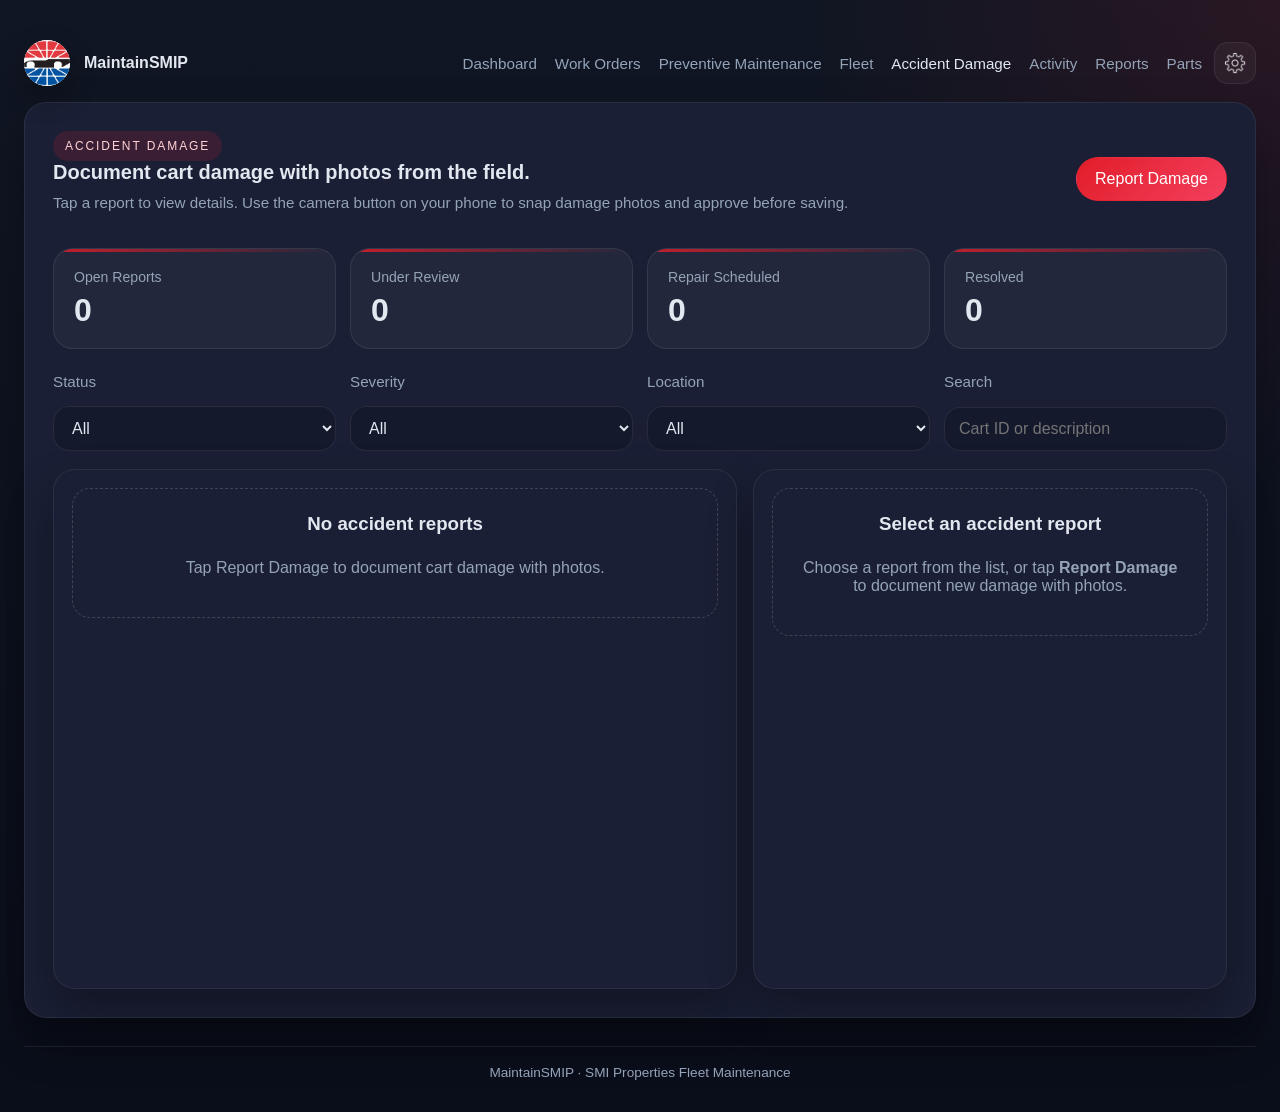
==== accidents.html @ 5861db04 "Add customizable dashboard widgets: stats, weather, NASCAR, custom embeds (v1.6.0)" ====
<!DOCTYPE html>
<html lang="en">
  <head>
    <meta charset="UTF-8" />
    <meta name="viewport" content="width=device-width, initial-scale=1.0" />
    <title>Accident Damage | MaintainSMIP</title>
    <link rel="icon" href="logo1.png" type="image/png" />
    <script src="themes.js?v=1.6.0"></script>
    <link rel="stylesheet" href="shared.css?v=1.6.0" />
    <link rel="stylesheet" href="accidents.css?v=1.6.0" />
    <script src="smi_events.js?v=1.6.0"></script>
    <script src="settings.js?v=1.6.0"></script>
  </head>
  <body>
    <div class="page">
      <nav class="nav">
        <a class="brand" href="index.html">
          <div class="brand-mark">
            <img class="brand-logo" src="logo1.png" alt="MaintainSMIP" />
          </div>
          <span>MaintainSMIP</span>
        </a>
        <div class="nav-links">
          <a href="index.html">Dashboard</a>
          <a href="workorders.html">Work Orders</a>
          <a href="pm.html">Preventive Maintenance</a>
          <a href="index.html#fleet">Fleet</a>
          <a class="active" href="accidents.html">Accident Damage</a>
        </div>
      </nav>

      <section class="card page-section">
        <div class="top-strip">
          <div>
            <span class="eyebrow">Accident Damage</span>
            <h2>Document cart damage with photos from the field.</h2>
            <p class="hero-sub">Tap a report to view details. Use the camera button on your phone to snap damage photos and approve before saving.</p>
          </div>
          <button class="btn primary" id="new-accident-btn" type="button">Report Damage</button>
        </div>

        <div class="dash-strip" id="acc-dashboard-strip">
          <div class="stat-card stat-card-link" role="button" tabindex="0" data-acc-filter='{"open":"1"}' title="Filter open accident reports">
            <span>Open Reports</span>
            <strong id="count-acc-open">0</strong>
          </div>
          <div class="stat-card stat-card-link" role="button" tabindex="0" data-acc-filter='{"status":"under_review"}' title="Filter under review">
            <span>Under Review</span>
            <strong id="count-acc-review">0</strong>
          </div>
          <div class="stat-card stat-card-link" role="button" tabindex="0" data-acc-filter='{"status":"repair_scheduled"}' title="Filter repair scheduled">
            <span>Repair Scheduled</span>
            <strong id="count-acc-repair">0</strong>
          </div>
          <div class="stat-card stat-card-link" role="button" tabindex="0" data-acc-filter='{"status":"resolved"}' title="Filter resolved reports">
            <span>Resolved</span>
            <strong id="count-acc-resolved">0</strong>
          </div>
        </div>

        <div class="filter-bar">
          <div class="filter-group">
            <label for="acc-filter-status">Status</label>
            <select id="acc-filter-status">
              <option value="all">All</option>
              <option value="reported">Reported</option>
              <option value="under_review">Under Review</option>
              <option value="repair_scheduled">Repair Scheduled</option>
              <option value="resolved">Resolved</option>
            </select>
          </div>
          <div class="filter-group">
            <label for="acc-filter-severity">Severity</label>
            <select id="acc-filter-severity">
              <option value="all">All</option>
              <option value="minor">Minor</option>
              <option value="moderate">Moderate</option>
              <option value="major">Major</option>
              <option value="total_loss">Total Loss</option>
            </select>
          </div>
          <div class="filter-group">
            <label for="acc-filter-location">Location</label>
            <select id="acc-filter-location"><option value="all">All</option></select>
          </div>
          <div class="filter-group">
            <label for="acc-filter-search">Search</label>
            <input id="acc-filter-search" type="search" placeholder="Cart ID or description" />
          </div>
        </div>

        <div class="grid accident-grid">
          <div class="accident-list card" id="accident-list"></div>
          <div class="accident-detail card" id="accident-detail-panel"></div>
        </div>
      </section>

      <footer class="page-footer" data-settings-footer>MaintainSMIP · SMI Properties Fleet Maintenance</footer>
    </div>

    <div class="modal hidden" id="accident-modal">
      <div class="modal-panel card">
        <div class="modal-header">
          <div>
            <span class="eyebrow" id="acc-modal-eyebrow">Accident Report</span>
            <h2 id="acc-modal-heading">Report Damage</h2>
          </div>
          <button class="btn ghost" id="acc-modal-close" type="button">Close</button>
        </div>

        <form id="accident-form">
          <div class="form-grid">
            <div>
              <label for="acc-cart-search">Cart</label>
              <input id="acc-cart-search" type="search" placeholder="Search cart by ID, serial, or location" />
              <div class="cart-picker" id="acc-cart-list"></div>
              <div class="selected-cart-summary" id="acc-selected-cart">Select the damaged cart.</div>
            </div>
            <div>
              <label for="acc-reported-by">Reported By</label>
              <select id="acc-reported-by">
                <option value="">— Select —</option>
                <option>Gavin Weinmeister</option>
                <option>Kevin Stellman</option>
                <option>Cory Yeager</option>
                <option>Mike Casady</option>
                <option>Dusty Hixson</option>
                <option>Brian Lachance</option>
                <option>Chelsie</option>
                <option>Stephen Hering</option>
                <option>Mark Hixson</option>
              </select>
            </div>
            <div>
              <label for="acc-incident-date">Incident Date</label>
              <input id="acc-incident-date" type="date" required />
            </div>
            <div>
              <label for="acc-severity">Severity</label>
              <select id="acc-severity">
                <option value="minor">Minor</option>
                <option value="moderate" selected>Moderate</option>
                <option value="major">Major</option>
                <option value="total_loss">Total Loss</option>
              </select>
            </div>
            <div>
              <label for="acc-status">Status</label>
              <select id="acc-status">
                <option value="reported">Reported</option>
                <option value="under_review">Under Review</option>
                <option value="repair_scheduled">Repair Scheduled</option>
                <option value="resolved">Resolved</option>
              </select>
            </div>
            <div>
              <label for="acc-location">Location</label>
              <input id="acc-location" placeholder="Venue / track" />
            </div>
            <div style="grid-column: 1 / -1;">
              <label for="acc-damage-areas">Damaged Areas (comma-separated)</label>
              <input id="acc-damage-areas" placeholder="e.g. rear bumper, roof, left fender" />
            </div>
            <div style="grid-column: 1 / -1;">
              <label for="acc-description">Damage Description</label>
              <textarea id="acc-description" required placeholder="What happened? Describe visible damage..."></textarea>
            </div>
            <div style="grid-column: 1 / -1;">
              <label for="acc-notes">Notes</label>
              <textarea id="acc-notes" rows="2" placeholder="Optional follow-up notes"></textarea>
            </div>
          </div>

          <div class="detail-card">
            <h3>Damage Photos</h3>
            <p class="hero-sub" style="margin-top: 0;">Take a photo, review it, then approve or retake before it attaches to this report.</p>
            <div class="photo-actions">
              <button class="btn photo-btn camera" type="button" id="btn-take-photo">📷 Take Photo</button>
              <button class="btn secondary photo-btn" type="button" id="btn-choose-photo">🖼 Choose from Gallery</button>
            </div>
            <input type="file" id="photo-camera-input" accept="image/*" capture="environment" hidden />
            <input type="file" id="photo-gallery-input" accept="image/*" hidden />
            <div class="photo-grid" id="pending-photo-grid"></div>
          </div>

          <div class="modal-actions">
            <button class="btn secondary" type="button" id="acc-modal-cancel">Cancel</button>
            <button class="btn primary" type="submit" id="acc-save-btn">Save Report</button>
          </div>
        </form>
      </div>
    </div>

    <div class="photo-review hidden" id="photo-review">
      <div class="photo-review-panel card">
        <h3>Review Photo</h3>
        <p class="hero-sub">Approve to attach this photo, or deny to retake.</p>
        <img id="photo-review-image" alt="Photo preview" />
        <div class="photo-review-actions">
          <button class="btn ghost deny" type="button" id="photo-deny-btn">Deny / Retake</button>
          <button class="btn primary approve" type="button" id="photo-approve-btn">Approve Photo</button>
        </div>
      </div>
    </div>

    <script src="db.js?v=1.6.0"></script>
    <script src="accidents.js?v=1.6.0"></script>
  </body>
</html>
---- shared.css ----
html,
[data-theme='smi-racing'] {
  --bg: #0a0e1a;
  --panel: #1a1f35;
  --panel-strong: #141a2c;
  --text: #e2e8f0;
  --muted: #94a3b8;
  --accent: #e11d29;
  --accent-2: #f43f5e;
  --accent-soft: rgba(225, 29, 41, 0.16);
  --accent-border: rgba(225, 29, 41, 0.18);
  --border: rgba(226, 232, 240, 0.08);
  --shadow: 0 22px 45px rgba(0, 0, 0, 0.32);
  --success: #34d399;
  --warning: #fbbf24;
  --bg-glow: rgba(225, 29, 41, 0.12);
  --bg-top: #101623;
  --input-bg: rgba(20, 26, 44, 0.96);
  --modal-overlay: rgba(10, 14, 26, 0.76);
  --eyebrow-text: #ffd3d6;
  --surface: rgba(255, 255, 255, 0.04);
  --surface-hover: rgba(255, 255, 255, 0.06);
  --surface-border: rgba(255, 255, 255, 0.08);
}

[data-theme='dale-earnhardt'] {
  --bg: #050505;
  --panel: #111111;
  --panel-strong: #0a0a0a;
  --text: #f5f5f5;
  --muted: #9ca3af;
  --accent: #c41e3a;
  --accent-2: #7f1d1d;
  --accent-soft: rgba(196, 30, 58, 0.24);
  --accent-border: rgba(196, 30, 58, 0.34);
  --border: rgba(192, 192, 192, 0.16);
  --shadow: 0 22px 45px rgba(0, 0, 0, 0.62);
  --bg-glow: rgba(196, 30, 58, 0.14);
  --bg-top: #0a0a0a;
  --input-bg: rgba(10, 10, 10, 0.96);
  --modal-overlay: rgba(0, 0, 0, 0.84);
  --eyebrow-text: #fecaca;
  --surface: rgba(255, 255, 255, 0.05);
  --surface-hover: rgba(255, 255, 255, 0.08);
  --surface-border: rgba(192, 192, 192, 0.12);
}

[data-theme='jeff-gordon'] {
  --bg: #05102a;
  --panel: #0f2558;
  --panel-strong: #0a1a42;
  --text: #eff6ff;
  --muted: #93c5fd;
  --accent: #ffd100;
  --accent-2: #e4002b;
  --accent-soft: rgba(255, 209, 0, 0.2);
  --accent-border: rgba(255, 209, 0, 0.32);
  --border: rgba(147, 197, 253, 0.16);
  --shadow: 0 22px 45px rgba(0, 0, 0, 0.45);
  --bg-glow: rgba(228, 0, 43, 0.18);
  --bg-top: #08153a;
  --input-bg: rgba(10, 26, 66, 0.96);
  --modal-overlay: rgba(5, 16, 42, 0.82);
  --eyebrow-text: #fef08a;
  --surface: rgba(255, 255, 255, 0.05);
  --surface-hover: rgba(255, 255, 255, 0.08);
  --surface-border: rgba(147, 197, 253, 0.14);
}

[data-theme='richard-petty'] {
  --bg: #081228;
  --panel: #12306e;
  --panel-strong: #0c2252;
  --text: #f8fafc;
  --muted: #bfdbfe;
  --accent: #dc2626;
  --accent-2: #1e40af;
  --accent-soft: rgba(220, 38, 38, 0.22);
  --accent-border: rgba(220, 38, 38, 0.34);
  --border: rgba(191, 219, 254, 0.14);
  --shadow: 0 22px 45px rgba(0, 0, 0, 0.42);
  --bg-glow: rgba(30, 64, 175, 0.2);
  --bg-top: #0a1838;
  --input-bg: rgba(12, 34, 82, 0.96);
  --modal-overlay: rgba(8, 18, 40, 0.82);
  --eyebrow-text: #fecaca;
  --surface: rgba(255, 255, 255, 0.05);
  --surface-hover: rgba(255, 255, 255, 0.08);
  --surface-border: rgba(191, 219, 254, 0.12);
}

[data-theme='daytona-night'] {
  --bg: #060608;
  --panel: #141414;
  --panel-strong: #0d0d0d;
  --text: #fafafa;
  --muted: #d4d4d8;
  --accent: #f5c518;
  --accent-2: #ca8a04;
  --accent-soft: rgba(245, 197, 24, 0.2);
  --accent-border: rgba(245, 197, 24, 0.32);
  --border: rgba(245, 197, 24, 0.14);
  --shadow: 0 22px 45px rgba(0, 0, 0, 0.55);
  --bg-glow: rgba(245, 197, 24, 0.14);
  --bg-top: #0c0c0c;
  --input-bg: rgba(20, 20, 20, 0.96);
  --modal-overlay: rgba(0, 0, 0, 0.84);
  --eyebrow-text: #fef08a;
  --surface: rgba(255, 255, 255, 0.05);
  --surface-hover: rgba(255, 255, 255, 0.08);
  --surface-border: rgba(245, 197, 24, 0.1);
}

[data-theme='jimmie-johnson'] {
  --bg: #061528;
  --panel: #0c2d5c;
  --panel-strong: #082247;
  --text: #eff6ff;
  --muted: #93c5fd;
  --accent: #ffd100;
  --accent-2: #f59e0b;
  --accent-soft: rgba(255, 209, 0, 0.2);
  --accent-border: rgba(255, 209, 0, 0.34);
  --border: rgba(147, 197, 253, 0.14);
  --shadow: 0 22px 45px rgba(0, 0, 0, 0.48);
  --bg-glow: rgba(255, 209, 0, 0.16);
  --bg-top: #081c3a;
  --input-bg: rgba(8, 34, 71, 0.96);
  --modal-overlay: rgba(6, 21, 40, 0.84);
  --eyebrow-text: #fef08a;
  --surface: rgba(255, 255, 255, 0.05);
  --surface-hover: rgba(255, 255, 255, 0.08);
  --surface-border: rgba(147, 197, 253, 0.12);
}

[data-theme='tony-stewart'] {
  --bg: #0a0806;
  --panel: #1a140f;
  --panel-strong: #120e0a;
  --text: #faf5f0;
  --muted: #d6d3d1;
  --accent: #f97316;
  --accent-2: #ea580c;
  --accent-soft: rgba(249, 115, 22, 0.22);
  --accent-border: rgba(249, 115, 22, 0.34);
  --border: rgba(250, 245, 240, 0.1);
  --shadow: 0 22px 45px rgba(0, 0, 0, 0.58);
  --bg-glow: rgba(249, 115, 22, 0.16);
  --bg-top: #120d09;
  --input-bg: rgba(18, 14, 10, 0.96);
  --modal-overlay: rgba(10, 8, 6, 0.86);
  --eyebrow-text: #fed7aa;
  --surface: rgba(255, 255, 255, 0.05);
  --surface-hover: rgba(255, 255, 255, 0.08);
  --surface-border: rgba(250, 245, 240, 0.1);
}

[data-theme='kyle-busch'] {
  --bg: #1a0508;
  --panel: #3d0f18;
  --panel-strong: #2a0a10;
  --text: #fef2f2;
  --muted: #fecaca;
  --accent: #eab308;
  --accent-2: #dc2626;
  --accent-soft: rgba(234, 179, 8, 0.22);
  --accent-border: rgba(234, 179, 8, 0.34);
  --border: rgba(254, 202, 202, 0.12);
  --shadow: 0 22px 45px rgba(0, 0, 0, 0.5);
  --bg-glow: rgba(220, 38, 38, 0.18);
  --bg-top: #24060c;
  --input-bg: rgba(42, 10, 16, 0.96);
  --modal-overlay: rgba(26, 5, 8, 0.86);
  --eyebrow-text: #fef08a;
  --surface: rgba(255, 255, 255, 0.05);
  --surface-hover: rgba(255, 255, 255, 0.08);
  --surface-border: rgba(254, 202, 202, 0.1);
}

[data-theme='bill-elliott'] {
  --bg: #0a1028;
  --panel: #152a5c;
  --panel-strong: #0f2048;
  --text: #f8fafc;
  --muted: #bfdbfe;
  --accent: #dc2626;
  --accent-2: #2563eb;
  --accent-soft: rgba(220, 38, 38, 0.22);
  --accent-border: rgba(220, 38, 38, 0.34);
  --border: rgba(191, 219, 254, 0.14);
  --shadow: 0 22px 45px rgba(0, 0, 0, 0.46);
  --bg-glow: rgba(37, 99, 235, 0.18);
  --bg-top: #0c1636;
  --input-bg: rgba(15, 32, 72, 0.96);
  --modal-overlay: rgba(10, 16, 40, 0.84);
  --eyebrow-text: #fecaca;
  --surface: rgba(255, 255, 255, 0.05);
  --surface-hover: rgba(255, 255, 255, 0.08);
  --surface-border: rgba(191, 219, 254, 0.12);
}

[data-theme='mark-martin'] {
  --bg: #12100a;
  --panel: #2a2418;
  --panel-strong: #1c1810;
  --text: #fefce8;
  --muted: #fde68a;
  --accent: #ca8a04;
  --accent-2: #b91c1c;
  --accent-soft: rgba(202, 138, 4, 0.22);
  --accent-border: rgba(202, 138, 4, 0.34);
  --border: rgba(253, 230, 138, 0.12);
  --shadow: 0 22px 45px rgba(0, 0, 0, 0.5);
  --bg-glow: rgba(185, 28, 28, 0.16);
  --bg-top: #18140c;
  --input-bg: rgba(28, 24, 16, 0.96);
  --modal-overlay: rgba(18, 16, 10, 0.86);
  --eyebrow-text: #fde68a;
  --surface: rgba(255, 255, 255, 0.05);
  --surface-hover: rgba(255, 255, 255, 0.08);
  --surface-border: rgba(253, 230, 138, 0.1);
}

[data-theme='custom'] {
  --bg: #0a0e1a;
  --panel: #1a1f35;
  --panel-strong: #141a2c;
  --text: #e2e8f0;
  --muted: #94a3b8;
  --accent: #e11d29;
  --accent-2: #f43f5e;
  --accent-soft: rgba(225, 29, 41, 0.16);
  --accent-border: rgba(225, 29, 41, 0.18);
  --border: rgba(226, 232, 240, 0.08);
  --shadow: 0 22px 45px rgba(0, 0, 0, 0.32);
  --success: #34d399;
  --warning: #fbbf24;
  --bg-glow: rgba(225, 29, 41, 0.12);
  --bg-top: #101623;
  --input-bg: rgba(20, 26, 44, 0.96);
  --modal-overlay: rgba(10, 14, 26, 0.76);
  --eyebrow-text: #ffd3d6;
  --surface: rgba(255, 255, 255, 0.04);
  --surface-hover: rgba(255, 255, 255, 0.06);
  --surface-border: rgba(255, 255, 255, 0.08);
}

* {
  box-sizing: border-box;
}

html {
  scroll-behavior: smooth;
}

body {
  margin: 0;
  min-height: 100vh;
  font-family: Inter, "Segoe UI", Roboto, sans-serif;
  background:
    radial-gradient(circle at top right, var(--bg-glow), transparent 28%),
    linear-gradient(180deg, var(--bg-top) 0%, var(--bg) 100%);
  color: var(--text);
  transition: background 220ms ease, color 220ms ease;
}

button,
input,
select,
textarea {
  font: inherit;
}

.password-toggle-wrap {
  position: relative;
  display: block;
  width: 100%;
}

.password-toggle-wrap input {
  width: 100%;
  padding-right: 4.25rem;
}

.password-toggle-btn {
  position: absolute;
  right: 6px;
  top: 50%;
  transform: translateY(-50%);
  border: 0;
  background: transparent;
  color: var(--muted);
  font-size: 0.78rem;
  font-weight: 600;
  letter-spacing: 0.02em;
  padding: 6px 8px;
  border-radius: 8px;
  cursor: pointer;
}

.password-toggle-btn:hover {
  color: var(--text);
  background: var(--surface-hover);
}

img {
  max-width: 100%;
}

a {
  color: inherit;
  text-decoration: none;
}

.page {
  max-width: 1280px;
  margin: 0 auto;
  padding: 24px;
}

.nav {
  display: flex;
  justify-content: space-between;
  align-items: center;
  gap: 18px;
  padding: 16px 0;
  flex-wrap: wrap;
}

.nav-settings-btn {
  display: inline-flex;
  align-items: center;
  justify-content: center;
  width: 42px;
  height: 42px;
  padding: 0;
  border-radius: 14px;
  border: 1px solid var(--border);
  background: var(--surface);
  color: var(--text);
  cursor: pointer;
  transition: background 160ms ease, border-color 160ms ease, transform 160ms ease;
}

.nav-settings-icon {
  width: 22px;
  height: 22px;
  display: block;
  object-fit: contain;
  filter: brightness(0) invert(0.92);
}

.nav-settings-btn:hover {
  background: var(--accent-soft);
  border-color: var(--accent-border);
  transform: rotate(18deg);
}

.nav-settings-btn--floating {
  position: fixed;
  top: 20px;
  right: 20px;
  z-index: 40;
}

.settings-panel {
  width: min(640px, 100%);
  max-height: 90vh;
  overflow: auto;
}

.settings-subblock {
  margin-top: 16px;
}

.settings-subblock h4 {
  margin: 0 0 8px;
  font-size: 0.92rem;
  color: var(--muted);
}

.settings-toggle-group {
  display: grid;
  grid-template-columns: repeat(2, minmax(0, 1fr));
  gap: 10px;
}

.settings-toggle {
  padding: 12px 14px;
  border-radius: 14px;
  border: 1px solid var(--border);
  background: var(--surface);
  color: inherit;
  font: inherit;
  font-size: 0.88rem;
  font-weight: 600;
  cursor: pointer;
  transition: border-color 160ms ease, background 160ms ease;
}

.settings-toggle:hover,
.settings-toggle.active {
  border-color: var(--accent);
  background: var(--accent-soft);
}

.settings-checklist {
  display: grid;
  gap: 10px;
  margin-top: 12px;
}

.settings-check-row {
  display: flex;
  align-items: center;
  gap: 10px;
  padding: 12px 14px;
  border-radius: 14px;
  border: 1px solid var(--border);
  background: var(--surface);
  color: var(--text);
  font-size: 0.92rem;
  cursor: pointer;
}

.settings-check-row input {
  width: auto;
  margin: 0;
}

.settings-about {
  display: grid;
  gap: 8px;
  margin-top: 8px;
}

.settings-about a {
  color: var(--accent);
}

.settings-save-bar {
  margin-top: 20px;
  padding-top: 16px;
  border-top: 1px solid var(--border);
}

.settings-save-status {
  color: var(--muted);
  font-size: 0.85rem;
}

.settings-section + .settings-section {
  margin-top: 24px;
  padding-top: 20px;
  border-top: 1px solid var(--border);
}

.settings-section h3 {
  margin: 0 0 8px;
}

.settings-form {
  display: grid;
  gap: 12px;
  margin-top: 12px;
}

.settings-form label {
  display: grid;
  gap: 6px;
  color: var(--muted);
  font-size: 0.88rem;
}

.settings-form input.readonly-field,
.settings-form input:disabled {
  opacity: 0.72;
  cursor: not-allowed;
}

.theme-grid {
  display: grid;
  grid-template-columns: repeat(auto-fill, minmax(280px, 1fr));
  gap: 10px;
  margin-top: 12px;
}

.custom-theme-form {
  grid-template-columns: repeat(auto-fill, minmax(180px, 1fr));
  margin-top: 12px;
}

.custom-theme-form input[type='color'] {
  width: 100%;
  min-height: 42px;
  padding: 4px;
  border-radius: 12px;
  border: 1px solid var(--border);
  background: var(--input-bg);
  cursor: pointer;
}

.custom-theme-actions {
  display: flex;
  flex-wrap: wrap;
  gap: 10px;
  margin-top: 12px;
}

.theme-option {
  display: flex;
  justify-content: space-between;
  align-items: center;
  gap: 14px;
  width: 100%;
  padding: 14px 16px;
  border-radius: 16px;
  border: 1px solid var(--border);
  background: var(--surface);
  color: inherit;
  text-align: left;
  cursor: pointer;
  transition: border-color 160ms ease, background 160ms ease, transform 160ms ease;
}

.theme-option:hover,
.theme-option.active {
  border-color: var(--accent);
  background: var(--accent-soft);
  box-shadow: inset 0 0 0 1px var(--accent-border);
}

.theme-option-top {
  display: grid;
  gap: 2px;
}

.theme-option-sub {
  color: var(--muted);
  font-size: 0.85rem;
}

.theme-swatches {
  display: inline-flex;
  gap: 6px;
}

.theme-swatches span {
  width: 18px;
  height: 18px;
  border-radius: 999px;
  border: 1px solid rgba(255, 255, 255, 0.2);
}

.brand {
  display: flex;
  align-items: center;
  gap: 14px;
  font-weight: 700;
  transition: opacity 160ms ease;
}

.brand:hover {
  opacity: 0.9;
}

.brand-mark {
  width: 46px;
  height: 46px;
  border-radius: 50%;
  overflow: hidden;
  flex-shrink: 0;
  background: #ffffff;
  box-shadow: 0 12px 28px rgba(0, 0, 0, 0.28);
}

.brand-logo {
  width: 100%;
  height: 100%;
  object-fit: cover;
  display: block;
}

.nav-actions {
  display: flex;
  align-items: center;
  gap: 12px;
  flex-wrap: wrap;
}

.nav-user {
  display: flex;
  align-items: center;
  gap: 10px;
  flex-wrap: wrap;
  padding: 6px 10px;
  border-radius: 999px;
  border: 1px solid var(--border);
  background: var(--surface);
}

.nav-user-name {
  font-size: 0.9rem;
  font-weight: 600;
}

.nav-user-role {
  font-size: 0.78rem;
  color: var(--muted);
  text-transform: capitalize;
}

.nav-logout-btn {
  padding: 6px 10px;
  min-height: 0;
  font-size: 0.82rem;
}

.admin-users-list {
  display: grid;
  gap: 10px;
  margin-bottom: 16px;
}

.admin-user-row {
  display: flex;
  justify-content: space-between;
  gap: 12px;
  padding: 12px 14px;
  border-radius: 14px;
  border: 1px solid var(--border);
  background: var(--surface);
}

.admin-user-row strong {
  display: block;
}

.admin-user-row .hero-sub {
  margin-top: 4px;
}

.admin-user-actions {
  display: flex;
  flex-wrap: wrap;
  gap: 8px;
  align-items: center;
  flex-shrink: 0;
}

.admin-user-actions .btn {
  white-space: nowrap;
}

.admin-user-actions .btn.danger {
  color: var(--danger, #dc2626);
  border-color: color-mix(in srgb, var(--danger, #dc2626) 35%, var(--border));
}

.admin-user-actions .btn.danger:hover {
  background: color-mix(in srgb, var(--danger, #dc2626) 12%, transparent);
}

.audit-list {
  list-style: none;
  margin: 0;
  padding: 0;
  display: grid;
  gap: 12px;
}

.audit-item {
  padding: 12px 14px;
  border-radius: 14px;
  border: 1px solid var(--border);
  background: var(--surface);
}

.audit-item-head {
  display: flex;
  justify-content: space-between;
  gap: 12px;
  align-items: baseline;
  flex-wrap: wrap;
}

.audit-item-time {
  color: var(--muted);
  font-size: 0.82rem;
  white-space: nowrap;
}

.audit-item-summary {
  margin: 6px 0 0;
  color: var(--text);
  font-size: 0.92rem;
}

.nav-links {
  display: flex;
  align-items: center;
  gap: 18px;
  flex-wrap: wrap;
}

.nav-links a {
  color: var(--muted);
  font-size: 0.95rem;
  transition: color 160ms ease;
}

.nav-links a.active,
.nav-links a:hover {
  color: var(--text);
}

.card,
.panel {
  background: var(--panel);
  border: 1px solid var(--border);
  border-radius: 22px;
  box-shadow: var(--shadow);
  transition: background 220ms ease, border-color 220ms ease, box-shadow 220ms ease;
}

.page-section {
  padding: 28px;
}

.hero-strip {
  display: flex;
  justify-content: space-between;
  align-items: flex-start;
  gap: 20px;
  margin-bottom: 24px;
}

.hero-strip h2 {
  margin-top: 10px;
  max-width: 720px;
  line-height: 1.35;
}

.hero-sub {
  margin-top: 10px;
  color: var(--muted);
  font-size: 0.95rem;
}

.quick-actions {
  display: flex;
  gap: 10px;
  flex-wrap: wrap;
  margin-bottom: 24px;
}

.dash-strip {
  display: grid;
  grid-template-columns: repeat(auto-fit, minmax(160px, 1fr));
  gap: 14px;
  margin-bottom: 24px;
}

.stat-card,
a.stat-card {
  background: var(--surface);
  border: 1px solid var(--surface-border);
  border-radius: 20px;
  padding: 20px;
  position: relative;
  overflow: hidden;
  transition: transform 160ms ease, border-color 160ms ease;
  color: inherit;
  text-decoration: none;
}

.stat-card-link,
.stat-card[role='button'] {
  cursor: pointer;
}

.stat-card-link:focus-visible,
.stat-card[role='button']:focus-visible {
  outline: 2px solid var(--accent);
  outline-offset: 2px;
}

.stat-card::before {
  content: "";
  position: absolute;
  top: 0;
  left: 0;
  right: 0;
  height: 3px;
  background: linear-gradient(90deg, var(--accent), transparent);
  opacity: 0.85;
}

.stat-card:hover,
.stat-card-link:hover,
.stat-card[role='button']:hover {
  transform: translateY(-2px);
  border-color: rgba(255, 255, 255, 0.14);
}

.stat-card-link::after,
a.stat-card::after {
  content: '→';
  position: absolute;
  top: 18px;
  right: 18px;
  color: var(--muted);
  font-size: 0.9rem;
  opacity: 0;
  transition: opacity 160ms ease, transform 160ms ease;
}

.stat-card-link:hover::after,
a.stat-card:hover::after {
  opacity: 1;
  transform: translateX(2px);
}

.stat-card span,
.stat-label {
  display: block;
  color: var(--muted);
  font-size: 0.88rem;
  margin-bottom: 8px;
}

.stat-card strong,
.stat-num {
  font-size: 2rem;
  font-weight: 700;
  line-height: 1.1;
  color: var(--text);
}

.stat-card.alert strong,
.stat-card.alert .stat-num {
  color: #fca5a5;
}

.section-title {
  margin: 28px 0 12px;
  font-size: 1.05rem;
  letter-spacing: 0.02em;
}

a.section-title-link {
  color: inherit;
  text-decoration: none;
  display: inline-flex;
  align-items: center;
  gap: 8px;
  transition: color 160ms ease;
}

a.section-title-link:hover {
  color: var(--accent);
}

a.section-title-link::after {
  content: '→';
  font-size: 0.9rem;
  opacity: 0;
  transition: opacity 160ms ease, transform 160ms ease;
}

a.section-title-link:hover::after {
  opacity: 1;
  transform: translateX(2px);
}

.recent-list {
  display: grid;
  gap: 10px;
}

.recent-row {
  display: grid;
  grid-template-columns: auto 1fr auto;
  gap: 8px 16px;
  align-items: center;
  padding: 14px 16px;
  border-radius: 16px;
  background: var(--surface);
  border: 1px solid var(--border);
  color: inherit;
  text-align: left;
  cursor: pointer;
  transition: background 160ms ease, transform 160ms ease;
}

.recent-row:hover {
  background: var(--surface-hover);
  transform: translateX(2px);
}

.recent-id {
  font-weight: 700;
  color: var(--accent);
}

.recent-title {
  font-weight: 500;
}

.recent-meta {
  grid-column: 1 / -1;
  color: var(--muted);
  font-size: 0.85rem;
}

.fleet-grid {
  display: grid;
  grid-template-columns: repeat(auto-fit, minmax(140px, 1fr));
  gap: 12px;
  margin-top: 12px;
}

.fleet-pill,
button.fleet-pill {
  padding: 14px 16px;
  border-radius: 16px;
  background: var(--surface);
  border: 1px solid var(--border);
  color: inherit;
  font: inherit;
  text-align: left;
  width: 100%;
  transition: background 160ms ease, border-color 160ms ease, transform 160ms ease;
}

button.fleet-pill {
  cursor: pointer;
}

button.fleet-pill:hover,
button.fleet-pill.active {
  background: var(--surface-hover);
  border-color: var(--accent-border);
  transform: translateY(-1px);
}

.fleet-table tbody tr[data-cart-id] {
  cursor: pointer;
}

.fleet-table tbody tr[data-cart-id]:hover {
  background: var(--surface-hover);
}

.fleet-pill strong {
  display: block;
  font-size: 1.4rem;
  margin-bottom: 4px;
}

.fleet-pill span {
  color: var(--muted);
  font-size: 0.85rem;
}

.page-footer {
  margin-top: 28px;
  padding: 18px 4px 8px;
  color: var(--muted);
  font-size: 0.85rem;
  text-align: center;
  border-top: 1px solid var(--border);
}

.empty-state {
  display: grid;
  place-items: center;
  min-height: 120px;
  padding: 24px;
  border-radius: 18px;
  border: 1px dashed rgba(255, 255, 255, 0.16);
  color: var(--muted);
  text-align: center;
}

.empty-state h3 {
  margin-bottom: 8px;
  color: var(--text);
}

.loading-pulse {
  animation: pulse 1.2s ease-in-out infinite;
}

@keyframes pulse {
  0%, 100% { opacity: 0.45; }
  50% { opacity: 1; }
}

.btn {
  display: inline-flex;
  align-items: center;
  justify-content: center;
  gap: 8px;
  padding: 12px 18px;
  border-radius: 999px;
  border: 1px solid transparent;
  cursor: pointer;
  transition: transform 160ms ease, box-shadow 160ms ease, background 160ms ease;
}

.btn:hover {
  transform: translateY(-1px);
}

.btn.primary {
  background: linear-gradient(135deg, var(--accent), var(--accent-2));
  color: white;
  border-color: transparent;
}

.btn.secondary {
  background: var(--surface-hover);
  color: var(--text);
  border-color: var(--surface-border);
}

.btn.ghost {
  background: transparent;
  color: var(--text);
  border-color: rgba(255, 255, 255, 0.12);
}

input,
select,
textarea {
  width: 100%;
  padding: 12px 14px;
  border-radius: 16px;
  border: 1px solid var(--surface-border);
  background: var(--input-bg);
  color: var(--text);
}

textarea {
  min-height: 110px;
  resize: vertical;
}

label {
  display: block;
  margin-bottom: 8px;
  color: var(--muted);
  font-size: 0.95rem;
}

h1,
h2,
h3,
h4,
h5 {
  margin: 0;
}

h1 {
  font-size: clamp(2rem, 3.5vw, 3.4rem);
  line-height: 1.05;
}

h2 {
  font-size: 1.25rem;
}

.eyebrow {
  display: inline-flex;
  padding: 8px 12px;
  border-radius: 999px;
  font-size: 0.75rem;
  letter-spacing: 0.16em;
  text-transform: uppercase;
  background: var(--accent-soft);
  color: var(--eyebrow-text);
}

.badge,
.pill {
  display: inline-flex;
  align-items: center;
  gap: 6px;
  padding: 6px 12px;
  border-radius: 999px;
  font-size: 0.82rem;
  font-weight: 600;
}

.badge {
  background: var(--surface-hover);
  color: var(--text);
}

.priority-low {
  background: rgba(16, 185, 129, 0.14);
  color: #a7f3d0;
}

.priority-medium {
  background: rgba(249, 115, 22, 0.16);
  color: #fed7aa;
}

.priority-high {
  background: rgba(234, 88, 12, 0.16);
  color: #ffb347;
}

.priority-critical {
  background: rgba(225, 29, 41, 0.18);
  color: #ffccd5;
}

.status-open {
  background: rgba(59, 130, 246, 0.14);
  color: #93c5fd;
}

.status-in_progress {
  background: rgba(251, 191, 36, 0.16);
  color: #fde68a;
}

.status-on_hold {
  background: rgba(249, 115, 22, 0.16);
  color: #fdba74;
}

.status-completed {
  background: rgba(16, 185, 129, 0.16);
  color: #86efac;
}

.status-closed {
  background: rgba(148, 163, 184, 0.16);
  color: #cbd5e1;
}

.status-scheduled {
  background: rgba(59, 130, 246, 0.14);
  color: #93c5fd;
}

.pill {
  background: var(--surface-hover);
  color: var(--text);
}

.hidden {
  display: none !important;
}

.modal {
  position: fixed;
  inset: 0;
  display: grid;
  place-items: center;
  background: var(--modal-overlay);
  padding: 20px;
  z-index: 50;
}

.modal-panel {
  width: min(760px, 100%);
  max-height: min(90vh, 850px);
  overflow-y: auto;
  padding: 24px;
  position: relative;
}

.modal-header {
  display: flex;
  justify-content: space-between;
  align-items: center;
  gap: 16px;
  margin-bottom: 22px;
}

.settings-modal--forced .modal-panel {
  width: min(520px, 100%);
}

.settings-modal--forced #account-settings-section {
  margin-bottom: 0;
}

.snake-panel {
  width: min(360px, 100%);
  text-align: center;
}

.snake-tagline {
  margin: 0 0 12px;
}

.snake-hud {
  display: flex;
  justify-content: space-between;
  align-items: center;
  gap: 12px;
  margin-bottom: 12px;
  font-size: 0.95rem;
}

#snake-canvas {
  display: block;
  margin: 0 auto;
  border: 2px solid var(--border);
  border-radius: 8px;
  image-rendering: pixelated;
  background: #0a0a0a;
}

.snake-dpad {
  display: grid;
  grid-template-columns: repeat(3, 44px);
  grid-template-rows: repeat(3, 44px);
  gap: 6px;
  justify-content: center;
  margin: 14px auto 0;
}

.snake-dpad-btn {
  min-width: 44px;
  min-height: 44px;
  padding: 0;
  font-size: 1rem;
}

.snake-dpad-btn[data-dir='up'] {
  grid-column: 2;
  grid-row: 1;
}

.snake-dpad-btn[data-dir='left'] {
  grid-column: 1;
  grid-row: 2;
}

.snake-dpad-btn[data-dir='down'] {
  grid-column: 2;
  grid-row: 3;
}

.snake-dpad-btn[data-dir='right'] {
  grid-column: 3;
  grid-row: 2;
}

.grid {
  display: grid;
  gap: 18px;
}

@media (max-width: 900px) {
  .page {
    padding: 18px;
  }

  .nav {
    flex-direction: column;
    align-items: flex-start;
  }

  .dash-strip {
    grid-template-columns: repeat(2, minmax(0, 1fr));
  }

  .hero-strip {
    flex-direction: column;
  }
}

@media (max-width: 640px) {
  .dash-strip {
    grid-template-columns: 1fr;
  }

  .page-section {
    padding: 20px;
  }
}

html[data-layout='phone'] .page {
  padding: 14px;
}

html[data-layout='phone'] .nav {
  flex-direction: column;
  align-items: flex-start;
}

html[data-layout='phone'] .nav-links {
  gap: 10px;
  font-size: 0.88rem;
}

html[data-layout='phone'] .dash-strip {
  grid-template-columns: repeat(2, minmax(0, 1fr));
}

html[data-layout='phone'] .hero-strip,
html[data-layout='phone'] .top-strip {
  flex-direction: column;
  align-items: flex-start;
}

html[data-layout='phone'] .filter-bar,
html[data-layout='phone'] .fleet-filter-bar {
  grid-template-columns: 1fr;
}

html[data-layout='phone'] .btn,
html[data-layout='phone'] .nav-settings-btn {
  min-height: 44px;
}

html[data-layout='phone'] .page-section {
  padding: 18px;
}

html[data-layout='laptop'] .page {
  max-width: 1280px;
}

html[data-layout='laptop'] .dash-strip {
  grid-template-columns: repeat(auto-fit, minmax(160px, 1fr));
}

/* Mobile-optimized styles */
html[data-layout='phone'] .btn {
  min-height: 48px;
  padding: 14px 20px;
  font-size: 1rem;
}

html[data-layout='phone'] .nav-settings-btn {
  min-width: 48px;
  min-height: 48px;
}

html[data-layout='phone'] .fleet-table th,
html[data-layout='phone'] .fleet-table td {
  padding: 12px 10px;
  font-size: 0.9rem;
}

html[data-layout='phone'] .stat-card,
html[data-layout='phone'] a.stat-card {
  padding: 16px;
}

html[data-layout='phone'] .stat-card strong,
html[data-layout='phone'] .stat-num {
  font-size: 1.8rem;
}

html[data-layout='phone'] .stat-card span,
html[data-layout='phone'] .stat-label {
  font-size: 0.9rem;
}

html[data-layout='phone'] .section-title {
  font-size: 1.15rem;
  margin: 24px 0 10px;
}

html[data-layout='phone'] .hero-sub {
  font-size: 0.95rem;
}

html[data-layout='phone'] .page-section {
  padding: 16px;
}

html[data-layout='phone'] .nav-links a {
  padding: 8px 0;
  font-size: 1rem;
}

html[data-layout='phone'] .filter-bar {
  gap: 12px;
}

html[data-layout='phone'] .filter-group {
  min-width: 100%;
}

html[data-layout='phone'] input,
html[data-layout='phone'] select {
  min-height: 44px;
  font-size: 16px; /* Prevents zoom on iOS */
}

html[data-layout='phone'] textarea {
  min-height: 120px;
  font-size: 16px;
}

/* Visual focus indicators */
*:focus-visible {
  outline: 3px solid var(--accent);
  outline-offset: 2px;
  border-radius: 4px;
}

button:focus-visible,
a:focus-visible,
input:focus-visible,
select:focus-visible,
textarea:focus-visible {
  outline: 3px solid var(--accent);
  outline-offset: 2px;
}

/* Enhanced touch targets for mobile */
@media (max-width: 768px) {
  .btn {
    min-height: 48px;
    padding: 14px 20px;
  }
  
  .nav-settings-btn {
    min-width: 48px;
    min-height: 48px;
  }
  
  input, select, textarea {
    min-height: 44px;
    font-size: 16px;
  }
  
  .fleet-table th,
  .fleet-table td {
    padding: 12px 10px;
  }
  
  .stat-card,
  a.stat-card {
    padding: 16px;
  }
}

/* Work order modal styles */
.wo-modal-panel {
  width: min(600px, 100%);
  max-height: 85vh;
  overflow-y: auto;
  padding: 24px;
}

.wo-modal-header {
  display: flex;
  justify-content: space-between;
  align-items: center;
  gap: 16px;
  margin-bottom: 20px;
}

.wo-modal-content {
  display: grid;
  gap: 16px;
}

.wo-modal-field {
  display: grid;
  gap: 6px;
}

.wo-modal-field label {
  font-size: 0.88rem;
  color: var(--muted);
  font-weight: 500;
}

.wo-modal-field .value {
  font-size: 0.95rem;
  color: var(--text);
  padding: 10px 12px;
  background: var(--surface);
  border-radius: 10px;
  border: 1px solid var(--border);
}

.wo-modal-actions {
  display: flex;
  gap: 10px;
  margin-top: 20px;
  padding-top: 16px;
  border-top: 1px solid var(--border);
}
---- accidents.css ----
.top-strip {
  display: flex;
  justify-content: space-between;
  align-items: center;
  gap: 18px;
  margin-bottom: 22px;
}

.accident-grid {
  display: grid;
  grid-template-columns: 1.3fr 0.9fr;
  gap: 16px;
}

.accident-list,
.accident-detail {
  padding: 18px;
  min-height: 520px;
}

.accident-item {
  background: var(--surface);
  border: 1px solid var(--surface-border);
  border-radius: 20px;
  padding: 18px;
  margin-bottom: 14px;
  cursor: pointer;
  width: 100%;
  text-align: left;
  color: inherit;
  transition: background 160ms ease, transform 160ms ease;
}

.accident-item:hover {
  background: var(--surface-hover);
  transform: translateX(1px);
}

.accident-item-title {
  display: flex;
  justify-content: space-between;
  gap: 12px;
  align-items: flex-start;
}

.accident-item-title h3 {
  font-size: 1rem;
  margin: 0;
}

.accident-item-meta {
  display: flex;
  flex-wrap: wrap;
  gap: 10px;
  margin-top: 10px;
  color: var(--muted);
  font-size: 0.92rem;
}

.severity-minor {
  background: rgba(16, 185, 129, 0.14);
  color: #a7f3d0;
}

.severity-moderate {
  background: rgba(249, 115, 22, 0.16);
  color: #fed7aa;
}

.severity-major {
  background: var(--accent-soft);
  color: #ffccd5;
}

.severity-total_loss {
  background: rgba(127, 29, 29, 0.35);
  color: #fecaca;
}

.status-reported {
  background: rgba(59, 130, 246, 0.14);
  color: #93c5fd;
}

.status-under_review {
  background: rgba(251, 191, 36, 0.16);
  color: #fde68a;
}

.status-repair_scheduled {
  background: rgba(168, 85, 247, 0.16);
  color: #e9d5ff;
}

.status-resolved {
  background: rgba(16, 185, 129, 0.16);
  color: #86efac;
}

.photo-actions {
  display: flex;
  gap: 12px;
  flex-wrap: wrap;
  margin-top: 12px;
}

.photo-btn {
  min-height: 52px;
  min-width: 140px;
  font-size: 1rem;
}

.photo-btn.camera {
  background: linear-gradient(135deg, #2563eb, #1d4ed8);
  color: white;
  border: none;
}

.photo-grid {
  display: grid;
  grid-template-columns: repeat(auto-fill, minmax(110px, 1fr));
  gap: 12px;
  margin-top: 14px;
}

.photo-thumb {
  position: relative;
  border-radius: 16px;
  overflow: hidden;
  border: 1px solid rgba(255, 255, 255, 0.1);
  aspect-ratio: 1;
  background: rgba(0, 0, 0, 0.25);
}

.photo-thumb img {
  width: 100%;
  height: 100%;
  object-fit: cover;
  display: block;
}

.photo-thumb button {
  position: absolute;
  top: 6px;
  right: 6px;
  width: 28px;
  height: 28px;
  border-radius: 999px;
  border: none;
  background: rgba(0, 0, 0, 0.65);
  color: white;
  cursor: pointer;
  font-size: 0.85rem;
}

.photo-pending-label {
  position: absolute;
  left: 6px;
  bottom: 6px;
  padding: 4px 8px;
  border-radius: 999px;
  background: var(--accent);
  color: white;
  font-size: 0.7rem;
  font-weight: 600;
}

.photo-review {
  position: fixed;
  inset: 0;
  z-index: 60;
  background: var(--modal-overlay);
  display: grid;
  place-items: center;
  padding: 16px;
}

.photo-review-panel {
  width: min(520px, 100%);
  padding: 20px;
}

.photo-review img {
  width: 100%;
  max-height: 60vh;
  object-fit: contain;
  border-radius: 18px;
  background: #000;
  margin: 16px 0;
}

.photo-review-actions {
  display: grid;
  grid-template-columns: 1fr 1fr;
  gap: 12px;
}

.photo-review-actions .approve {
  min-height: 54px;
  font-size: 1.05rem;
}

.photo-review-actions .deny {
  min-height: 54px;
  font-size: 1.05rem;
}

.damage-tags {
  display: flex;
  flex-wrap: wrap;
  gap: 8px;
  margin-top: 8px;
}

.damage-tag {
  padding: 6px 12px;
  border-radius: 999px;
  background: var(--surface-hover);
  font-size: 0.85rem;
}

.filter-bar {
  display: grid;
  grid-template-columns: repeat(4, minmax(160px, 1fr));
  gap: 14px;
  margin-bottom: 18px;
}

.filter-group {
  display: grid;
  gap: 8px;
}

.form-grid {
  display: grid;
  grid-template-columns: repeat(2, minmax(0, 1fr));
  gap: 18px;
}

.form-grid > div {
  display: grid;
  gap: 10px;
}

.modal {
  position: fixed;
  inset: 0;
  display: grid;
  place-items: center;
  background: var(--modal-overlay);
  padding: 20px;
  z-index: 50;
}

.modal-panel {
  width: min(820px, 100%);
  max-height: min(92vh, 900px);
  overflow-y: auto;
  padding: 24px;
}

.modal-header {
  display: flex;
  justify-content: space-between;
  align-items: center;
  gap: 16px;
  margin-bottom: 22px;
}

.modal-actions {
  display: flex;
  justify-content: flex-end;
  gap: 12px;
  margin-top: 18px;
}

.cart-picker {
  display: grid;
  gap: 10px;
  margin-top: 10px;
  max-height: 200px;
  overflow: auto;
  padding: 10px;
  border-radius: 18px;
  border: 1px solid var(--surface-border);
  background: var(--input-bg);
}

.cart-card {
  padding: 12px 14px;
  border-radius: 16px;
  background: var(--surface);
  border: 1px solid var(--surface-border);
  cursor: pointer;
  transition: background 140ms ease;
  text-align: left;
  color: inherit;
}

.cart-card:hover,
.cart-card.selected {
  background: var(--accent-soft);
}

.cart-card small {
  color: var(--muted);
}

.selected-cart-summary {
  margin-top: 14px;
  padding: 12px 14px;
  border-radius: 16px;
  background: var(--surface);
  border: 1px solid var(--surface-border);
  color: var(--muted);
  font-size: 0.95rem;
}

.detail-card {
  background: var(--surface);
  border: 1px solid var(--surface-border);
  border-radius: 20px;
  padding: 18px;
  margin-bottom: 18px;
}

@media (max-width: 900px) {
  .accident-grid,
  .filter-bar,
  .form-grid {
    grid-template-columns: 1fr;
  }

  .top-strip {
    flex-direction: column;
    align-items: stretch;
  }

  .photo-review-actions {
    grid-template-columns: 1fr;
  }
}
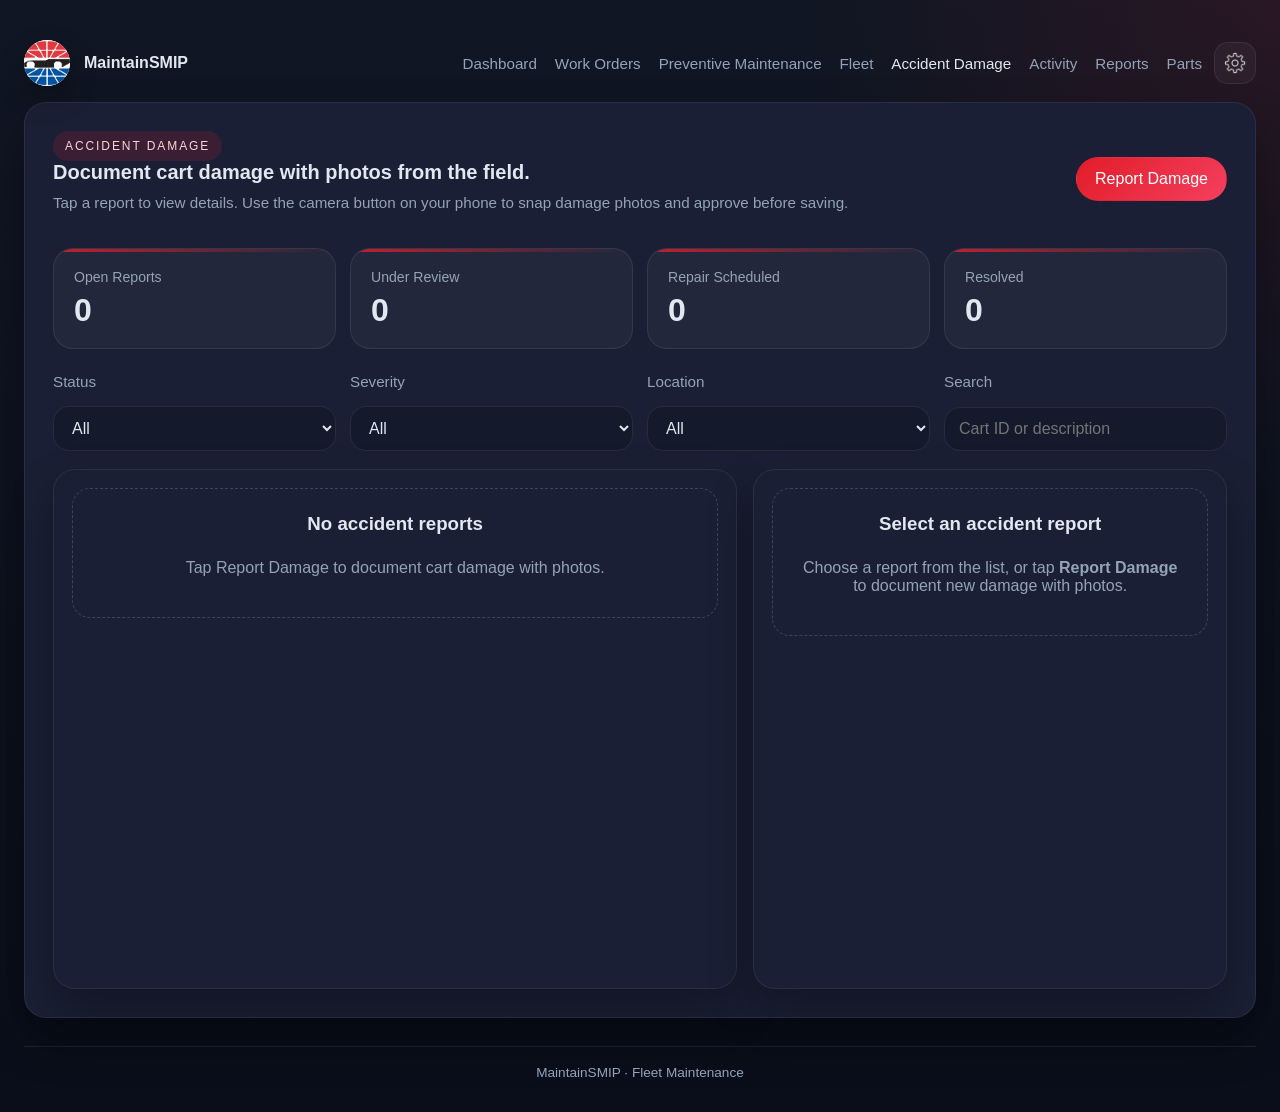
==== commit 7048eda4: "Unbrand MaintainSMIP from SMI Properties and purge customer data. Remove SMI branding from UI defaul" ====
--- a/accidents.html
+++ b/accidents.html
@@ -5,11 +5,11 @@
     <meta name="viewport" content="width=device-width, initial-scale=1.0" />
     <title>Accident Damage | MaintainSMIP</title>
     <link rel="icon" href="logo1.png" type="image/png" />
-    <script src="themes.js?v=1.6.0"></script>
-    <link rel="stylesheet" href="shared.css?v=1.6.0" />
-    <link rel="stylesheet" href="accidents.css?v=1.6.0" />
-    <script src="smi_events.js?v=1.6.0"></script>
-    <script src="settings.js?v=1.6.0"></script>
+    <script src="themes.js?v=1.6.3"></script>
+    <link rel="stylesheet" href="shared.css?v=1.6.3" />
+    <link rel="stylesheet" href="accidents.css?v=1.6.3" />
+    <script src="smi_events.js?v=1.6.3"></script>
+    <script src="settings.js?v=1.6.3"></script>
   </head>
   <body>
     <div class="page">
@@ -95,7 +95,7 @@
         </div>
       </section>
 
-      <footer class="page-footer" data-settings-footer>MaintainSMIP · SMI Properties Fleet Maintenance</footer>
+      <footer class="page-footer" data-settings-footer>MaintainSMIP · Fleet Maintenance</footer>
     </div>
 
     <div class="modal hidden" id="accident-modal">
@@ -203,7 +203,7 @@
       </div>
     </div>
 
-    <script src="db.js?v=1.6.0"></script>
-    <script src="accidents.js?v=1.6.0"></script>
+    <script src="db.js?v=1.6.3"></script>
+    <script src="accidents.js?v=1.6.3"></script>
   </body>
 </html>
--- a/shared.css
+++ b/shared.css
@@ -1298,8 +1298,10 @@
 }
 
 html[data-layout='phone'] .nav-links {
+  display: grid;
+  grid-template-columns: repeat(2, minmax(0, 1fr));
   gap: 10px;
-  font-size: 0.88rem;
+  width: 100%;
 }
 
 html[data-layout='phone'] .dash-strip {
@@ -1381,8 +1383,43 @@
 }
 
 html[data-layout='phone'] .nav-links a {
-  padding: 8px 0;
-  font-size: 1rem;
+  display: flex;
+  align-items: center;
+  justify-content: center;
+  min-height: 52px;
+  padding: 12px 14px;
+  border-radius: 14px;
+  border: 1px solid var(--border);
+  background: var(--panel-strong);
+  color: var(--text);
+  font-size: 0.95rem;
+  font-weight: 600;
+  text-align: center;
+  line-height: 1.2;
+  transition: background 160ms ease, border-color 160ms ease, color 160ms ease;
+}
+
+html[data-layout='phone'] .nav-links a:hover,
+html[data-layout='phone'] .nav-links a.active {
+  background: var(--accent-soft);
+  border-color: var(--accent-border);
+  color: var(--text);
+}
+
+html[data-layout='phone'] .nav-actions {
+  width: 100%;
+  flex-direction: column;
+  align-items: stretch;
+}
+
+html[data-layout='phone'] .nav-actions .nav-links {
+  order: 2;
+}
+
+html[data-layout='phone'] .nav-actions .nav-settings-btn {
+  order: 1;
+  align-self: flex-end;
+  margin-bottom: 4px;
 }
 
 html[data-layout='phone'] .filter-bar {
@@ -1391,6 +1428,19 @@
 
 html[data-layout='phone'] .filter-group {
   min-width: 100%;
+}
+
+html[data-layout='phone'] .admin-user-row {
+  flex-wrap: wrap;
+}
+
+html[data-layout='phone'] .admin-user-actions {
+  width: 100%;
+}
+
+html[data-layout='phone'] .admin-user-actions .btn {
+  flex: 1 1 auto;
+  justify-content: center;
 }
 
 html[data-layout='phone'] input,
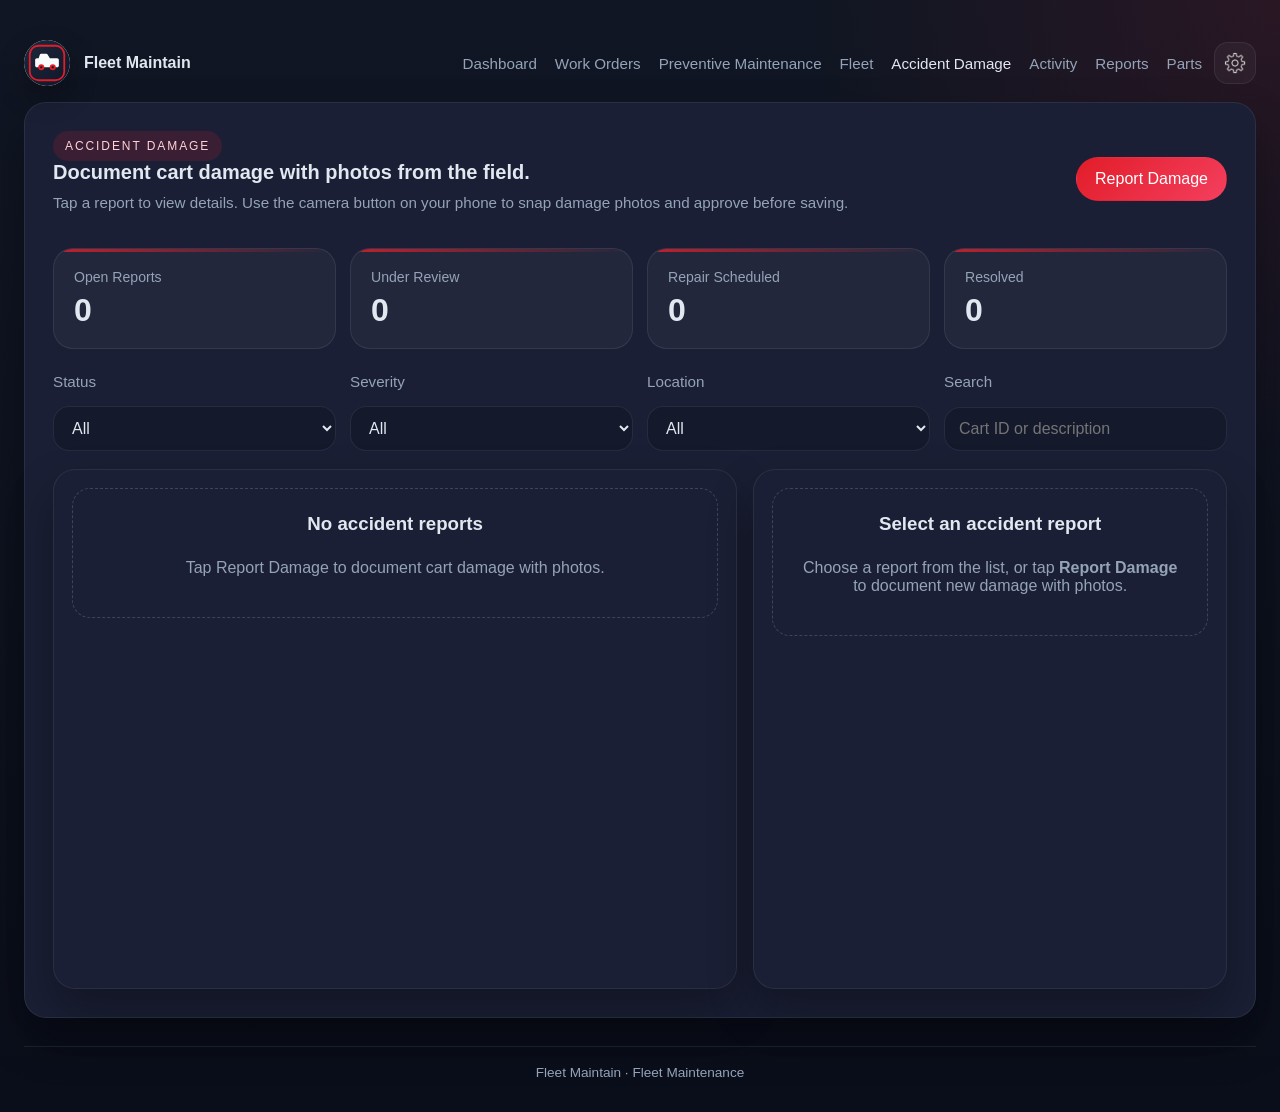
==== commit 077ef384: "Rebrand login as Fleet Maintain; owner login is mike/mike. Replace SMI logo and MaintainSMIP UI name" ====
--- a/accidents.html
+++ b/accidents.html
@@ -3,8 +3,8 @@
   <head>
     <meta charset="UTF-8" />
     <meta name="viewport" content="width=device-width, initial-scale=1.0" />
-    <title>Accident Damage | MaintainSMIP</title>
-    <link rel="icon" href="logo1.png" type="image/png" />
+    <title>Accident Damage | Fleet Maintain</title>
+    <link rel="icon" href="logo.svg" type="image/svg+xml" />
     <script src="themes.js?v=1.6.3"></script>
     <link rel="stylesheet" href="shared.css?v=1.6.3" />
     <link rel="stylesheet" href="accidents.css?v=1.6.3" />
@@ -16,9 +16,9 @@
       <nav class="nav">
         <a class="brand" href="index.html">
           <div class="brand-mark">
-            <img class="brand-logo" src="logo1.png" alt="MaintainSMIP" />
-          </div>
-          <span>MaintainSMIP</span>
+            <img class="brand-logo" src="logo.svg" alt="Fleet Maintain" />
+          </div>
+          <span>Fleet Maintain</span>
         </a>
         <div class="nav-links">
           <a href="index.html">Dashboard</a>
@@ -95,7 +95,7 @@
         </div>
       </section>
 
-      <footer class="page-footer" data-settings-footer>MaintainSMIP · Fleet Maintenance</footer>
+      <footer class="page-footer" data-settings-footer>Fleet Maintain · Fleet Maintenance</footer>
     </div>
 
     <div class="modal hidden" id="accident-modal">
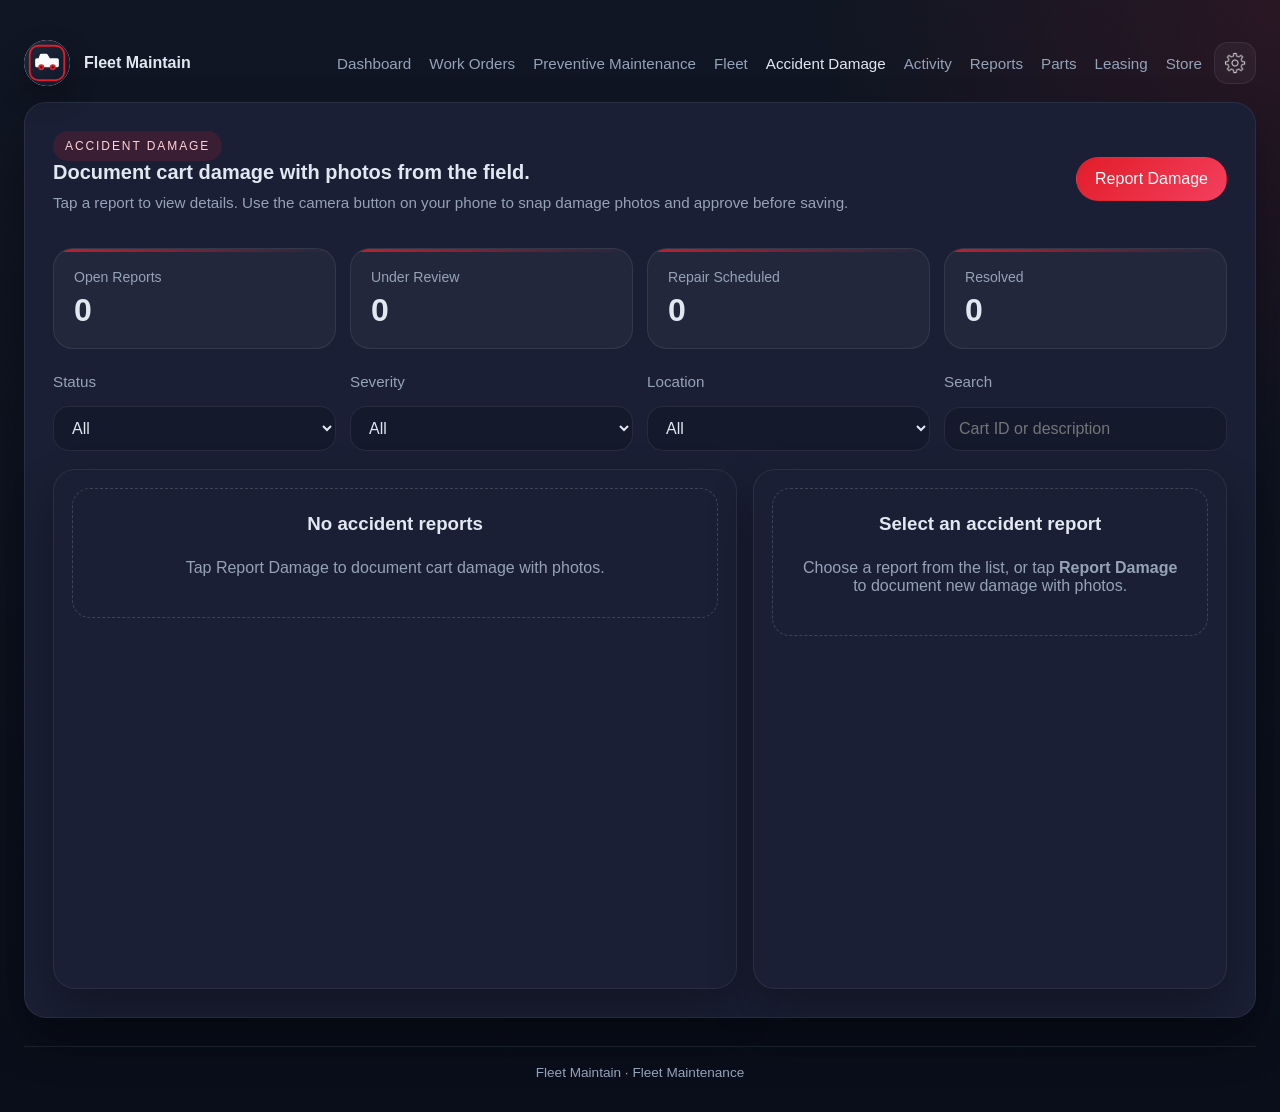
==== commit e8e59573: "Fix theme reset bug on Admin tab, bump version to 1.8.1, and update script/css query strings" ====
--- a/accidents.html
+++ b/accidents.html
@@ -5,11 +5,11 @@
     <meta name="viewport" content="width=device-width, initial-scale=1.0" />
     <title>Accident Damage | Fleet Maintain</title>
     <link rel="icon" href="logo.svg" type="image/svg+xml" />
-    <script src="themes.js?v=1.6.3"></script>
-    <link rel="stylesheet" href="shared.css?v=1.6.3" />
-    <link rel="stylesheet" href="accidents.css?v=1.6.3" />
-    <script src="smi_events.js?v=1.6.3"></script>
-    <script src="settings.js?v=1.6.3"></script>
+    <script src="themes.js?v=1.8.1"></script>
+    <link rel="stylesheet" href="shared.css?v=1.8.1" />
+    <link rel="stylesheet" href="accidents.css?v=1.8.1" />
+    <script src="smi_events.js?v=1.8.1"></script>
+    <script src="settings.js?v=1.8.1"></script>
   </head>
   <body>
     <div class="page">
@@ -203,7 +203,7 @@
       </div>
     </div>
 
-    <script src="db.js?v=1.6.3"></script>
-    <script src="accidents.js?v=1.6.3"></script>
+    <script src="db.js?v=1.8.1"></script>
+    <script src="accidents.js?v=1.8.1"></script>
   </body>
 </html>
